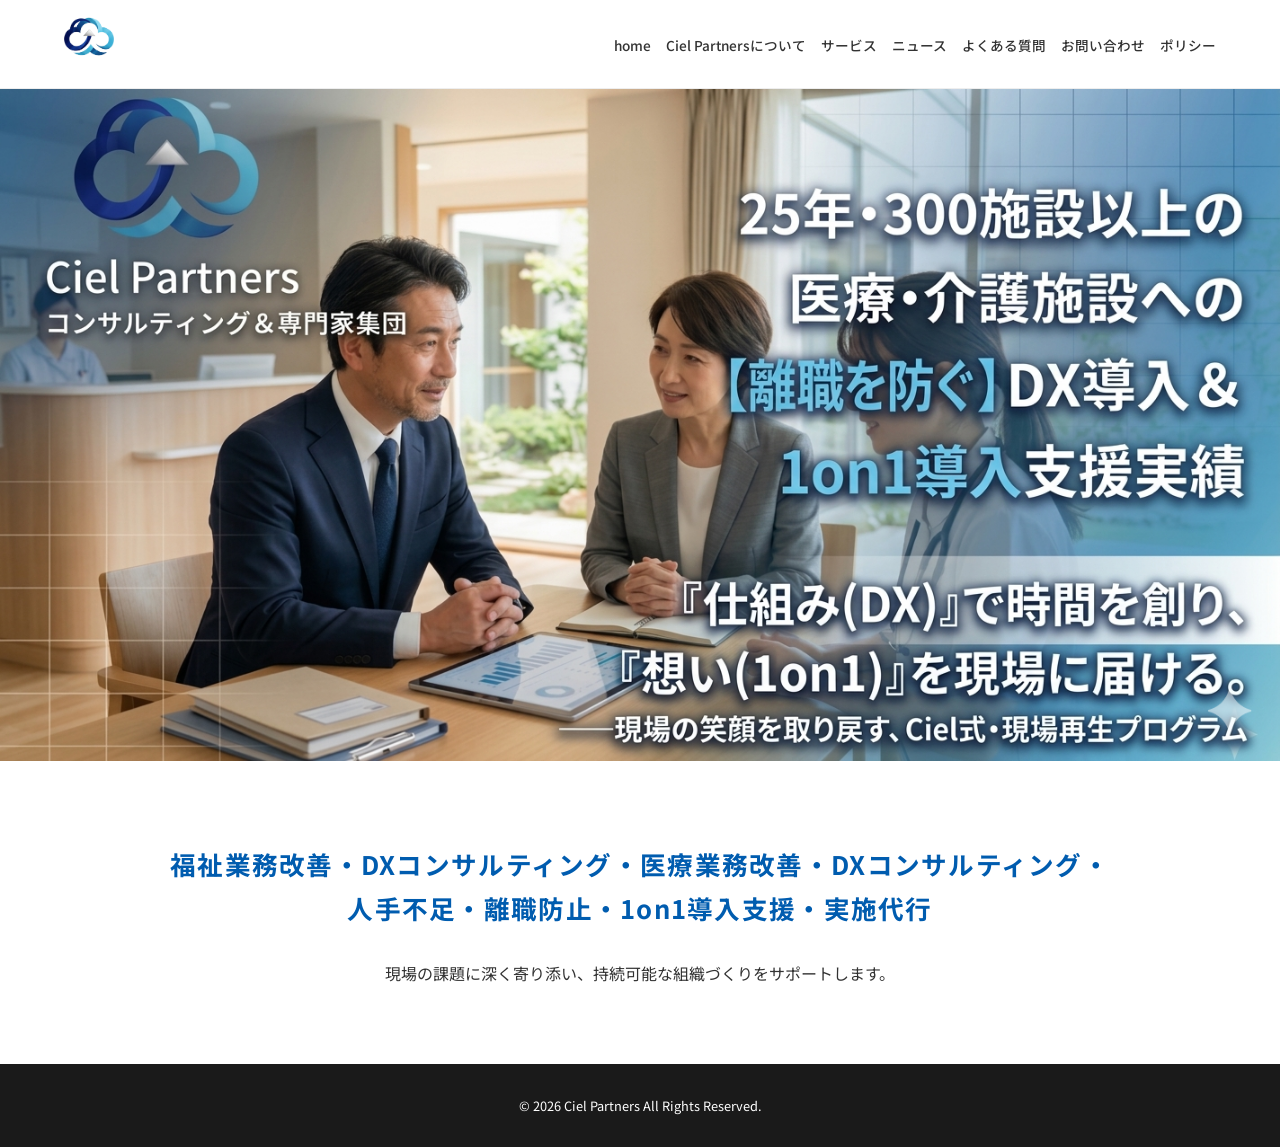
==== index.html @ 2001b5bf "Update index.html" ====
<!DOCTYPE html>
<html lang="ja">
<head>
    <meta charset="UTF-8">
    <meta name="viewport" content="width=device-width, initial-scale=1.0">
    <title>Ciel Partners | 福祉業務改善・DXコンサルティング・医療業務改善・DXコンサルティング・人手不足・離職防止・1on1導入支援・実施代行</title>
    <link href="https://fonts.googleapis.com/css2?family=Noto+Sans+JP:wght@400;700&display=swap" rel="stylesheet">
    <style>
        :root { --main-blue: #005CAF; }
        body { font-family: 'Noto Sans JP', sans-serif; margin: 0; line-height: 1.8; color: #333; }
        header { display: flex; justify-content: space-between; align-items: center; padding: 15px 5%; background: #fff; border-bottom: 1px solid #eee; position: sticky; top: 0; z-index: 1000; }
        .logo img { height: 50px; }
        nav ul { list-style: none; display: flex; gap: 15px; margin: 0; padding: 0; }
        nav a { text-decoration: none; color: #333; font-weight: 500; font-size: 0.85rem; }
        .hero img { width: 100%; height: auto; display: block; }
        .container { max-width: 1100px; margin: 0 auto; padding: 60px 5%; text-align: center; }
        .main-title { color: var(--main-blue); font-size: 1.6rem; font-weight: bold; line-height: 1.7; margin-bottom: 30px; letter-spacing: 0.05em; }
        footer { background: #1a1a1a; color: #fff; text-align: center; padding: 30px; font-size: 0.8rem; }
    </style>
</head>
<body>
<header>
    <div class="logo"><img src="Ciel-pロゴ透明.png" alt="Ciel Partners"></div>
    <nav>
        <ul>
            <li><a href="index.html">home</a></li>
            <li><a href="about.html">Ciel Partnersについて</a></li>
            <li><a href="service.html">サービス</a></li>
            <li><a href="news.html">ニュース</a></li>
            <li><a href="faq.html">よくある質問</a></li>
            <li><a href="contact.html">お問い合わせ</a></li>
            <li><a href="policy.html">ポリシー</a></li>
        </ul>
    </nav>
</header>
<main>
    <section class="hero"><img src="top.png" alt="Ciel Partners"></section>
    <div class="container">
        <h2 class="main-title">
            福祉業務改善・DXコンサルティング・医療業務改善・DXコンサルティング・<br>
            人手不足・離職防止・1on1導入支援・実施代行
        </h2>
        <p>現場の課題に深く寄り添い、持続可能な組織づくりをサポートします。</p>
    </div>
</main>
<footer>&copy; 2026 Ciel Partners All Rights Reserved.</footer>
</body>
</html>
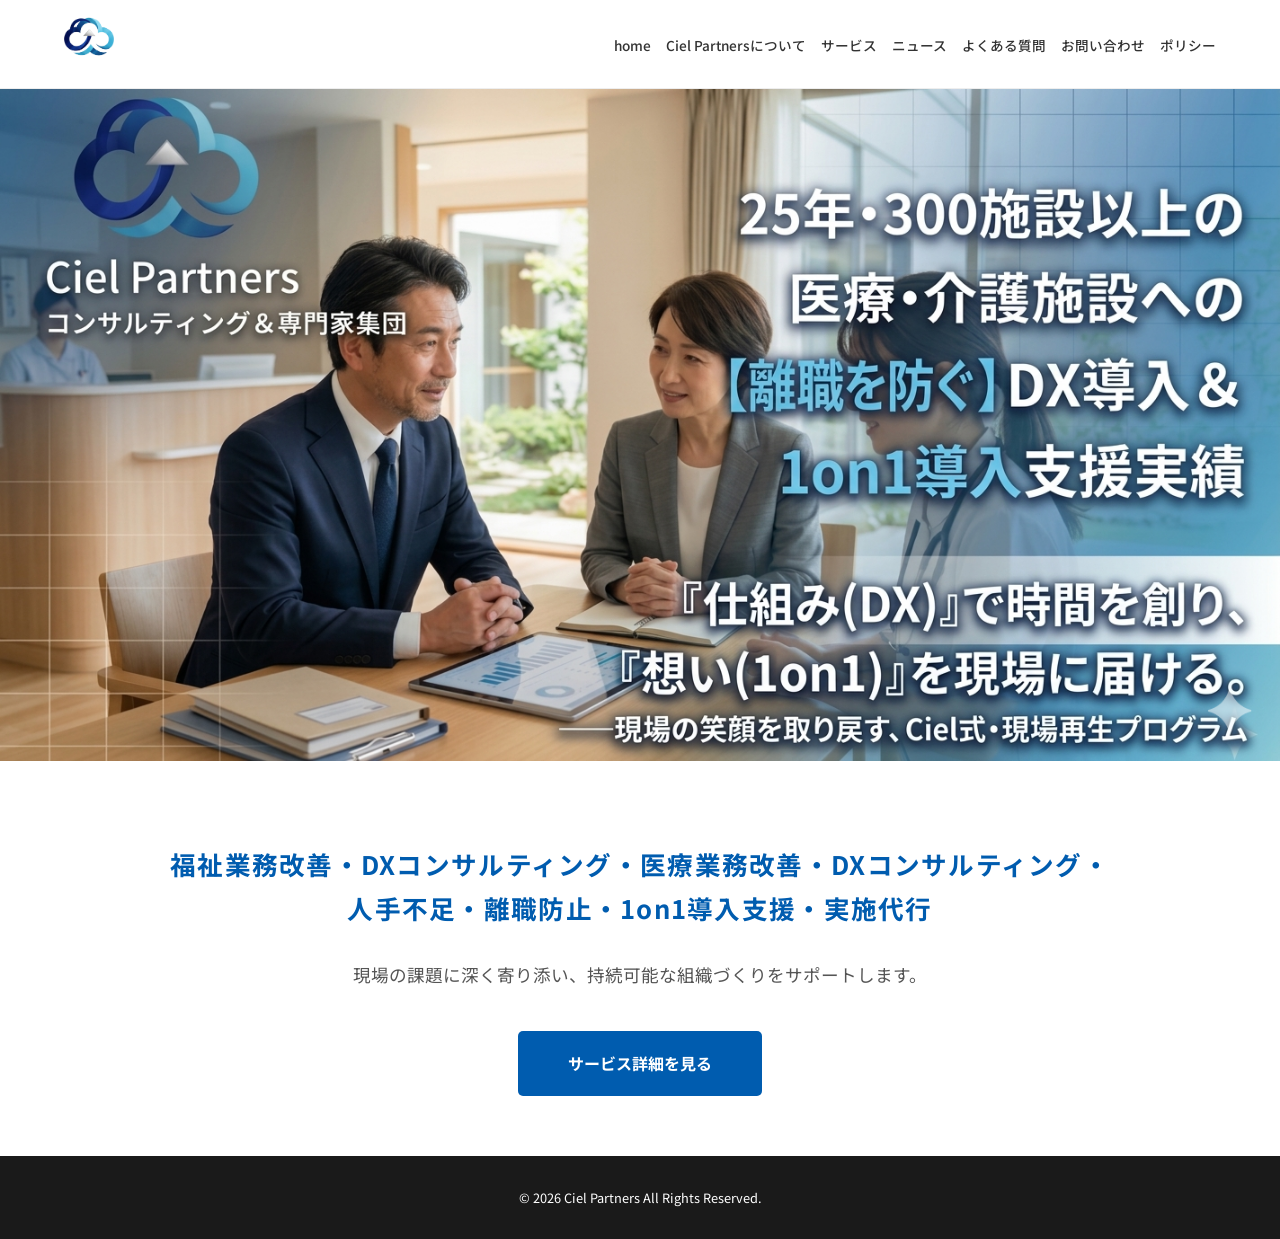
==== commit 8833e3d7: "Update index.html" ====
--- a/index.html
+++ b/index.html
@@ -6,15 +6,19 @@
     <title>Ciel Partners | 福祉業務改善・DXコンサルティング・医療業務改善・DXコンサルティング・人手不足・離職防止・1on1導入支援・実施代行</title>
     <link href="https://fonts.googleapis.com/css2?family=Noto+Sans+JP:wght@400;700&display=swap" rel="stylesheet">
     <style>
-        :root { --main-blue: #005CAF; }
-        body { font-family: 'Noto Sans JP', sans-serif; margin: 0; line-height: 1.8; color: #333; }
+        :root { --main-blue: #005CAF; --text-color: #333; }
+        body { font-family: 'Noto Sans JP', sans-serif; margin: 0; line-height: 1.8; color: var(--text-color); }
         header { display: flex; justify-content: space-between; align-items: center; padding: 15px 5%; background: #fff; border-bottom: 1px solid #eee; position: sticky; top: 0; z-index: 1000; }
         .logo img { height: 50px; }
         nav ul { list-style: none; display: flex; gap: 15px; margin: 0; padding: 0; }
-        nav a { text-decoration: none; color: #333; font-weight: 500; font-size: 0.85rem; }
+        nav a { text-decoration: none; color: var(--text-color); font-weight: 500; font-size: 0.85rem; transition: 0.3s; }
+        nav a:hover { color: var(--main-blue); }
         .hero img { width: 100%; height: auto; display: block; }
         .container { max-width: 1100px; margin: 0 auto; padding: 60px 5%; text-align: center; }
         .main-title { color: var(--main-blue); font-size: 1.6rem; font-weight: bold; line-height: 1.7; margin-bottom: 30px; letter-spacing: 0.05em; }
+        .lead-text { font-size: 1.1rem; margin-bottom: 40px; color: #555; }
+        .btn { display: inline-block; padding: 18px 50px; background: var(--main-blue); color: #fff !important; text-decoration: none; border-radius: 5px; font-weight: bold; transition: 0.3s; }
+        .btn:hover { opacity: 0.8; }
         footer { background: #1a1a1a; color: #fff; text-align: center; padding: 30px; font-size: 0.8rem; }
     </style>
 </head>
@@ -40,7 +44,8 @@
             福祉業務改善・DXコンサルティング・医療業務改善・DXコンサルティング・<br>
             人手不足・離職防止・1on1導入支援・実施代行
         </h2>
-        <p>現場の課題に深く寄り添い、持続可能な組織づくりをサポートします。</p>
+        <p class="lead-text">現場の課題に深く寄り添い、持続可能な組織づくりをサポートします。</p>
+        <a href="service.html" class="btn">サービス詳細を見る</a>
     </div>
 </main>
 <footer>&copy; 2026 Ciel Partners All Rights Reserved.</footer>
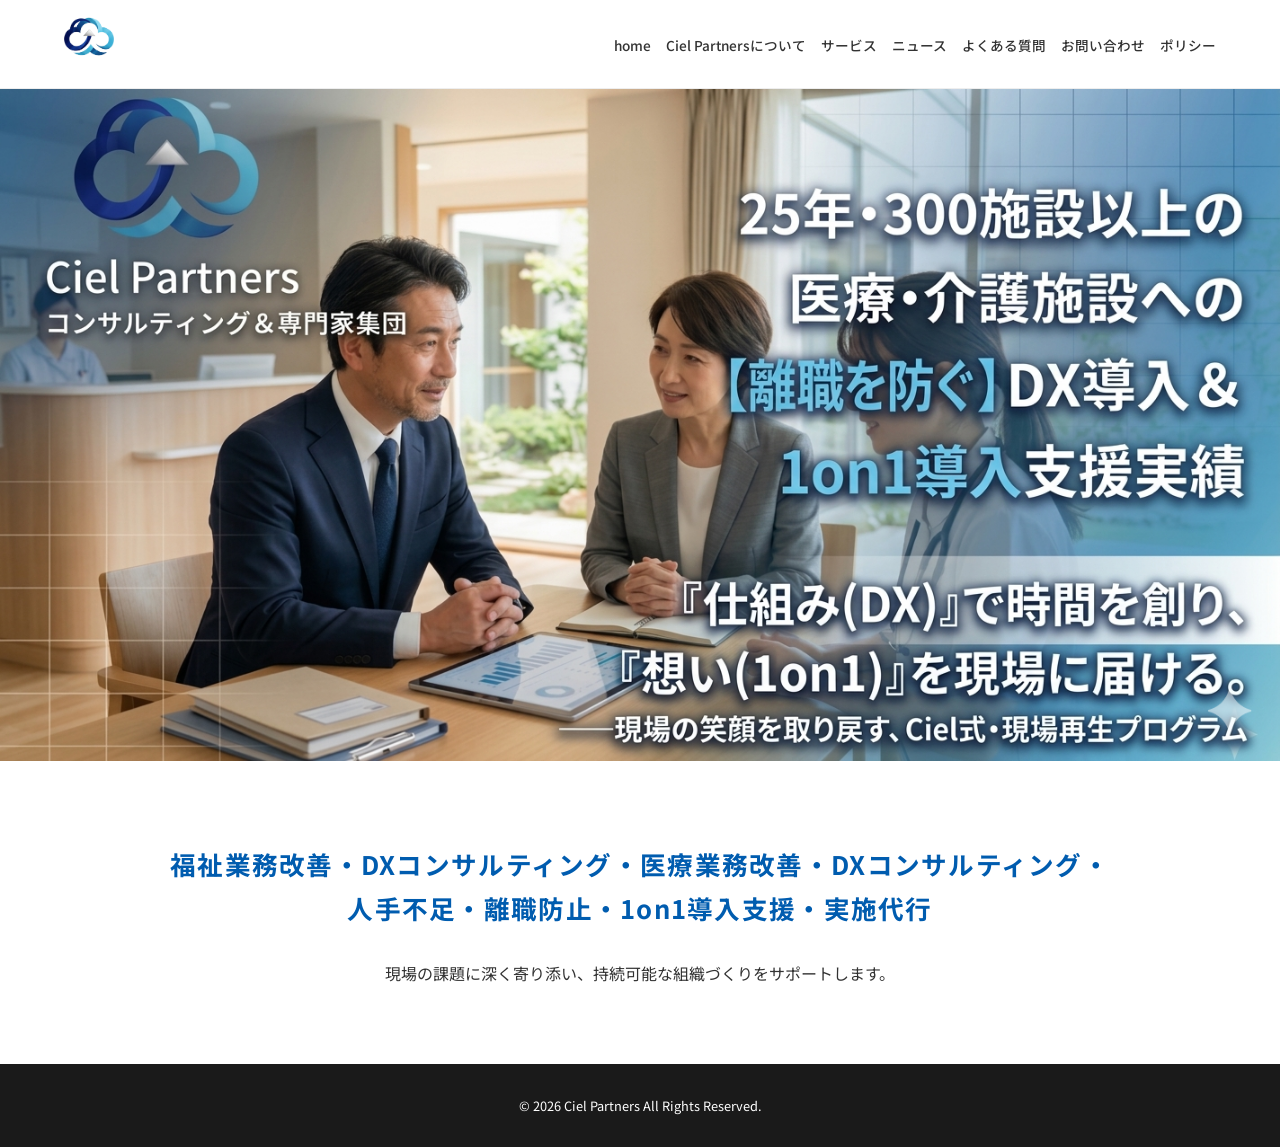
==== commit 139f1024: "Update index.html" ====
--- a/index.html
+++ b/index.html
@@ -6,19 +6,16 @@
     <title>Ciel Partners | 福祉業務改善・DXコンサルティング・医療業務改善・DXコンサルティング・人手不足・離職防止・1on1導入支援・実施代行</title>
     <link href="https://fonts.googleapis.com/css2?family=Noto+Sans+JP:wght@400;700&display=swap" rel="stylesheet">
     <style>
-        :root { --main-blue: #005CAF; --text-color: #333; }
-        body { font-family: 'Noto Sans JP', sans-serif; margin: 0; line-height: 1.8; color: var(--text-color); }
+        :root { --main-blue: #005CAF; }
+        body { font-family: 'Noto Sans JP', sans-serif; margin: 0; line-height: 1.8; color: #333; }
         header { display: flex; justify-content: space-between; align-items: center; padding: 15px 5%; background: #fff; border-bottom: 1px solid #eee; position: sticky; top: 0; z-index: 1000; }
         .logo img { height: 50px; }
         nav ul { list-style: none; display: flex; gap: 15px; margin: 0; padding: 0; }
-        nav a { text-decoration: none; color: var(--text-color); font-weight: 500; font-size: 0.85rem; transition: 0.3s; }
+        nav a { text-decoration: none; color: #333; font-weight: 500; font-size: 0.85rem; }
         nav a:hover { color: var(--main-blue); }
         .hero img { width: 100%; height: auto; display: block; }
         .container { max-width: 1100px; margin: 0 auto; padding: 60px 5%; text-align: center; }
         .main-title { color: var(--main-blue); font-size: 1.6rem; font-weight: bold; line-height: 1.7; margin-bottom: 30px; letter-spacing: 0.05em; }
-        .lead-text { font-size: 1.1rem; margin-bottom: 40px; color: #555; }
-        .btn { display: inline-block; padding: 18px 50px; background: var(--main-blue); color: #fff !important; text-decoration: none; border-radius: 5px; font-weight: bold; transition: 0.3s; }
-        .btn:hover { opacity: 0.8; }
         footer { background: #1a1a1a; color: #fff; text-align: center; padding: 30px; font-size: 0.8rem; }
     </style>
 </head>
@@ -44,8 +41,7 @@
             福祉業務改善・DXコンサルティング・医療業務改善・DXコンサルティング・<br>
             人手不足・離職防止・1on1導入支援・実施代行
         </h2>
-        <p class="lead-text">現場の課題に深く寄り添い、持続可能な組織づくりをサポートします。</p>
-        <a href="service.html" class="btn">サービス詳細を見る</a>
+        <p>現場の課題に深く寄り添い、持続可能な組織づくりをサポートします。</p>
     </div>
 </main>
 <footer>&copy; 2026 Ciel Partners All Rights Reserved.</footer>
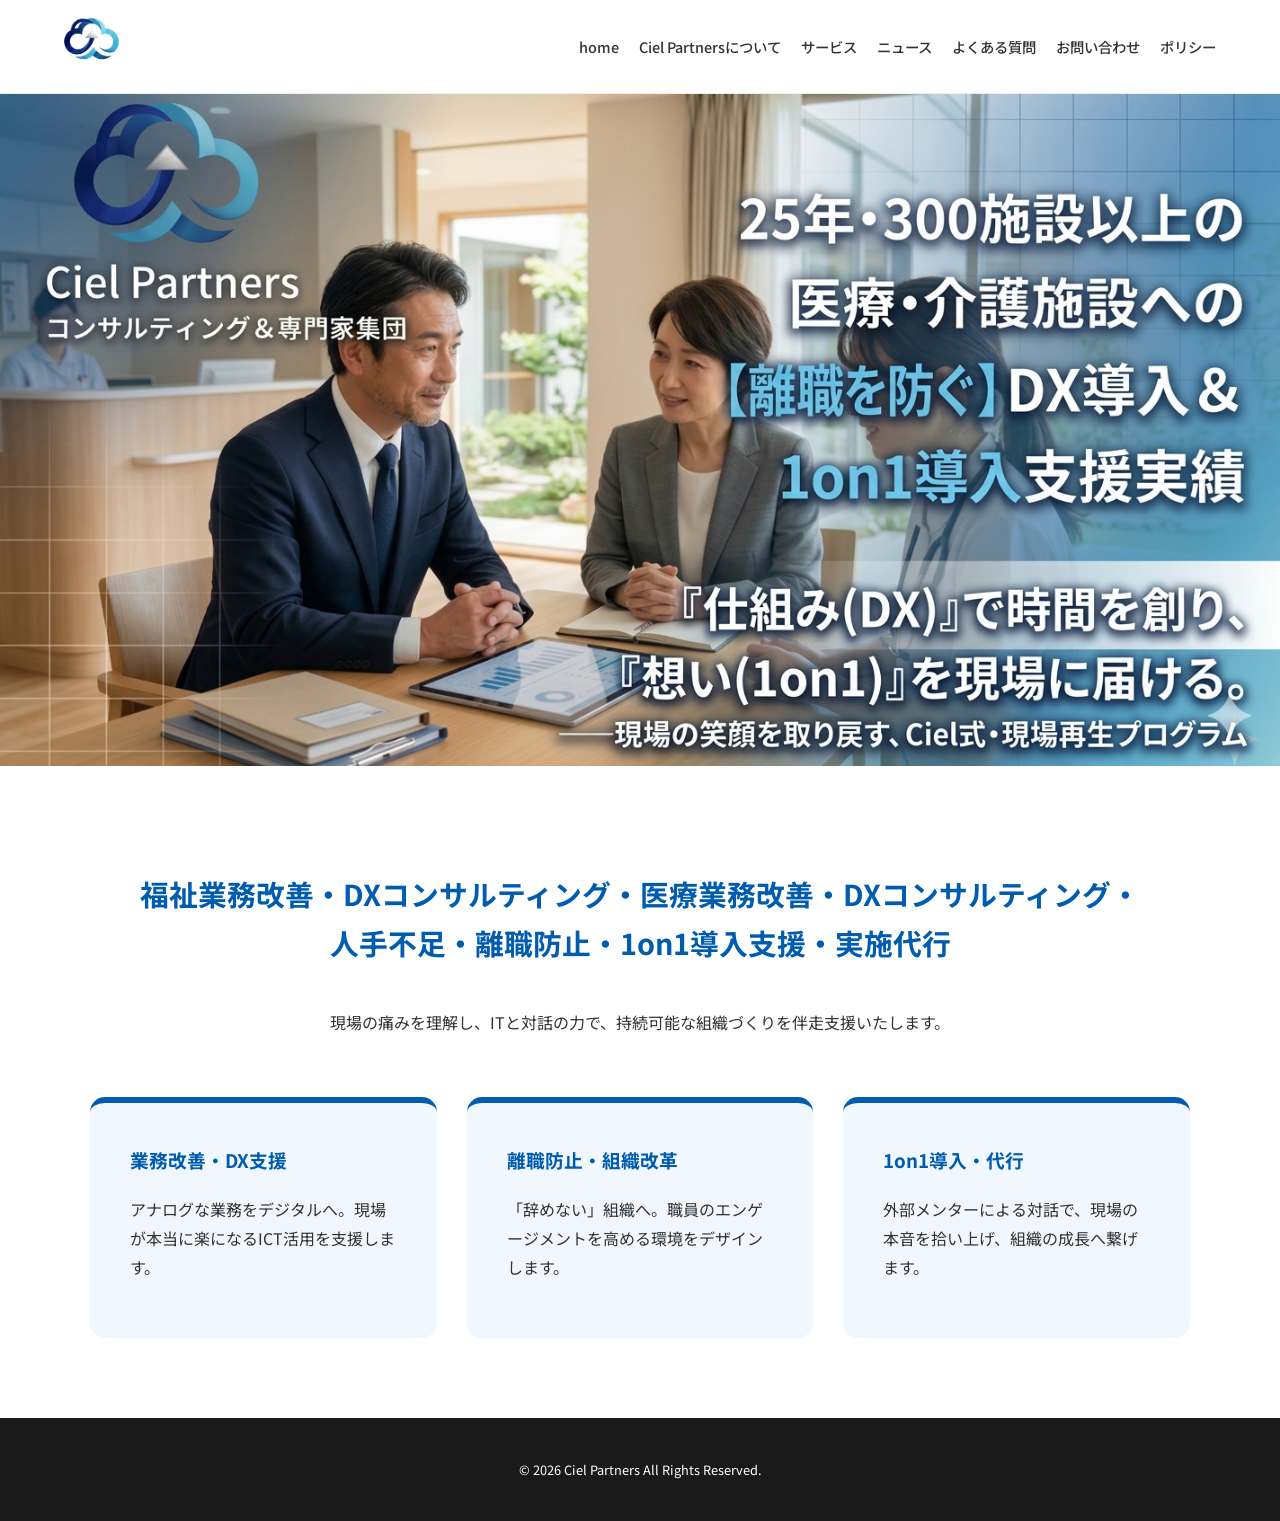
==== commit da7eee29: "Update index.html" ====
--- a/index.html
+++ b/index.html
@@ -6,17 +6,20 @@
     <title>Ciel Partners | 福祉業務改善・DXコンサルティング・医療業務改善・DXコンサルティング・人手不足・離職防止・1on1導入支援・実施代行</title>
     <link href="https://fonts.googleapis.com/css2?family=Noto+Sans+JP:wght@400;700&display=swap" rel="stylesheet">
     <style>
-        :root { --main-blue: #005CAF; }
+        :root { --main-blue: #005CAF; --light-blue: #f0f7ff; }
         body { font-family: 'Noto Sans JP', sans-serif; margin: 0; line-height: 1.8; color: #333; }
         header { display: flex; justify-content: space-between; align-items: center; padding: 15px 5%; background: #fff; border-bottom: 1px solid #eee; position: sticky; top: 0; z-index: 1000; }
-        .logo img { height: 50px; }
-        nav ul { list-style: none; display: flex; gap: 15px; margin: 0; padding: 0; }
-        nav a { text-decoration: none; color: #333; font-weight: 500; font-size: 0.85rem; }
-        nav a:hover { color: var(--main-blue); }
-        .hero img { width: 100%; height: auto; display: block; }
-        .container { max-width: 1100px; margin: 0 auto; padding: 60px 5%; text-align: center; }
-        .main-title { color: var(--main-blue); font-size: 1.6rem; font-weight: bold; line-height: 1.7; margin-bottom: 30px; letter-spacing: 0.05em; }
-        footer { background: #1a1a1a; color: #fff; text-align: center; padding: 30px; font-size: 0.8rem; }
+        .logo img { height: 55px; }
+        nav ul { list-style: none; display: flex; gap: 20px; margin: 0; }
+        nav a { text-decoration: none; color: #333; font-weight: 500; font-size: 0.9rem; }
+        .hero { width: 100%; line-height: 0; }
+        .hero img { width: 100%; height: auto; }
+        .container { max-width: 1100px; margin: 0 auto; padding: 80px 5%; text-align: center; }
+        .main-title { color: var(--main-blue); font-size: 1.8rem; font-weight: bold; line-height: 1.7; margin-bottom: 40px; }
+        .service-grid { display: grid; grid-template-columns: repeat(auto-fit, minmax(300px, 1fr)); gap: 30px; margin-top: 60px; }
+        .service-card { background: var(--light-blue); padding: 40px; border-radius: 15px; border-top: 6px solid var(--main-blue); text-align: left; }
+        .service-card h3 { color: var(--main-blue); margin-top: 0; }
+        footer { background: #1a1a1a; color: #fff; text-align: center; padding: 40px; font-size: 0.8rem; }
     </style>
 </head>
 <body>
@@ -41,7 +44,21 @@
             福祉業務改善・DXコンサルティング・医療業務改善・DXコンサルティング・<br>
             人手不足・離職防止・1on1導入支援・実施代行
         </h2>
-        <p>現場の課題に深く寄り添い、持続可能な組織づくりをサポートします。</p>
+        <p>現場の痛みを理解し、ITと対話の力で、持続可能な組織づくりを伴走支援いたします。</p>
+        <div class="service-grid">
+            <div class="service-card">
+                <h3>業務改善・DX支援</h3>
+                <p>アナログな業務をデジタルへ。現場が本当に楽になるICT活用を支援します。</p>
+            </div>
+            <div class="service-card">
+                <h3>離職防止・組織改革</h3>
+                <p>「辞めない」組織へ。職員のエンゲージメントを高める環境をデザインします。</p>
+            </div>
+            <div class="service-card">
+                <h3>1on1導入・代行</h3>
+                <p>外部メンターによる対話で、現場の本音を拾い上げ、組織の成長へ繋げます。</p>
+            </div>
+        </div>
     </div>
 </main>
 <footer>&copy; 2026 Ciel Partners All Rights Reserved.</footer>
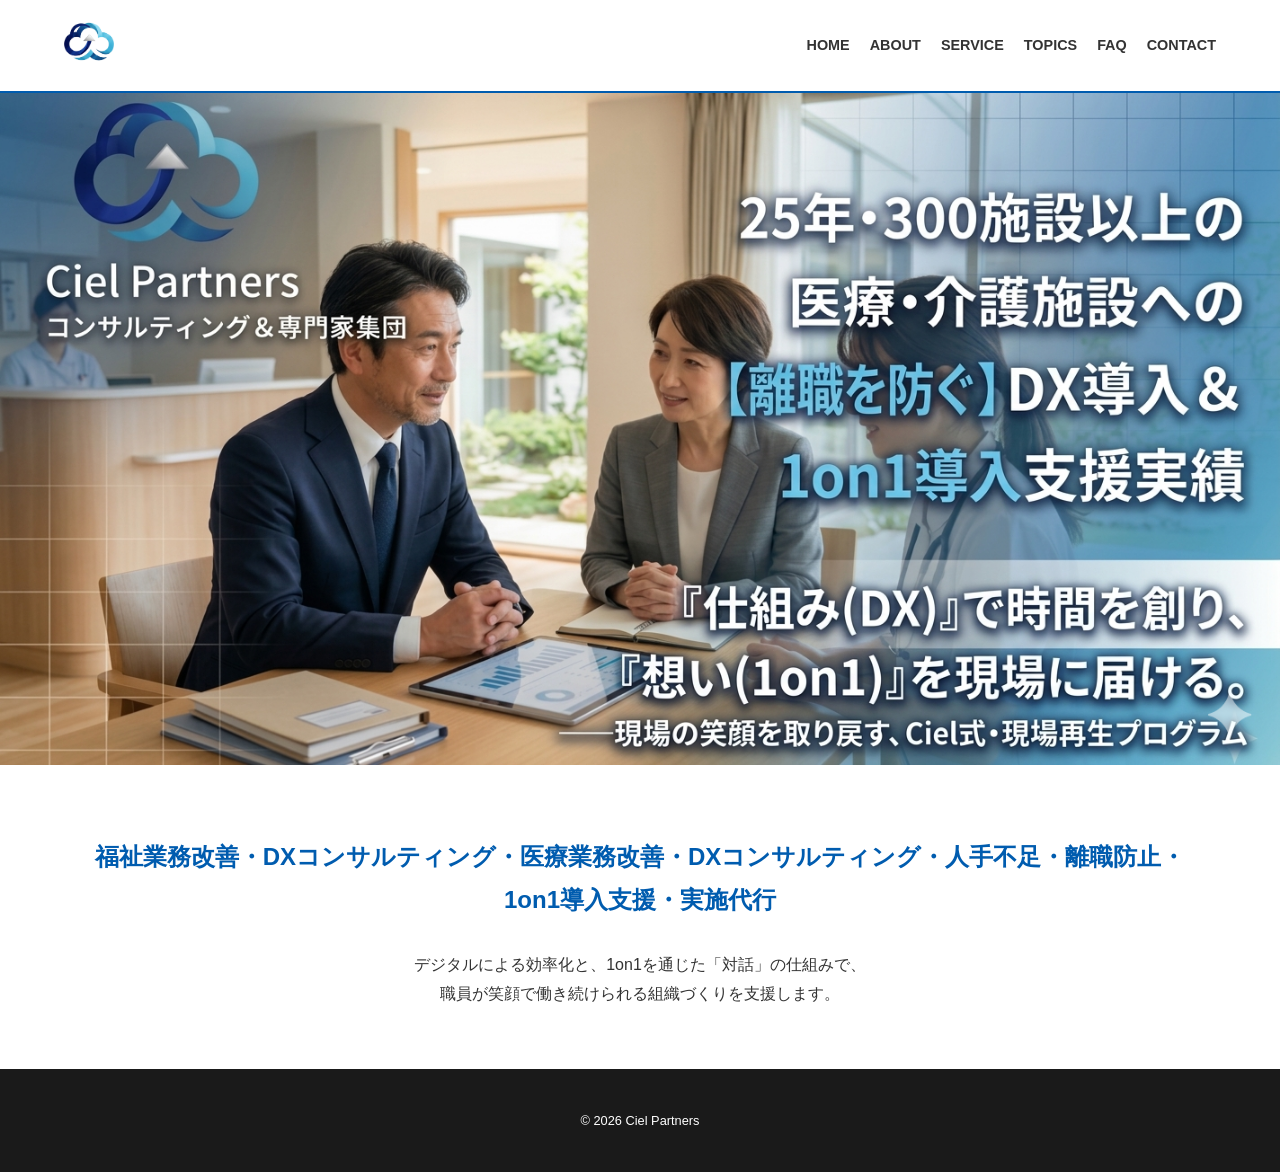
==== commit bd0095ba: "Update index.html" ====
--- a/index.html
+++ b/index.html
@@ -2,65 +2,30 @@
 <html lang="ja">
 <head>
     <meta charset="UTF-8">
-    <meta name="viewport" content="width=device-width, initial-scale=1.0">
     <title>Ciel Partners | 福祉業務改善・DXコンサルティング・医療業務改善・DXコンサルティング・人手不足・離職防止・1on1導入支援・実施代行</title>
-    <link href="https://fonts.googleapis.com/css2?family=Noto+Sans+JP:wght@400;700&display=swap" rel="stylesheet">
     <style>
-        :root { --main-blue: #005CAF; --light-blue: #f0f7ff; }
-        body { font-family: 'Noto Sans JP', sans-serif; margin: 0; line-height: 1.8; color: #333; }
-        header { display: flex; justify-content: space-between; align-items: center; padding: 15px 5%; background: #fff; border-bottom: 1px solid #eee; position: sticky; top: 0; z-index: 1000; }
-        .logo img { height: 55px; }
-        nav ul { list-style: none; display: flex; gap: 20px; margin: 0; }
-        nav a { text-decoration: none; color: #333; font-weight: 500; font-size: 0.9rem; }
-        .hero { width: 100%; line-height: 0; }
+        body { font-family: sans-serif; margin: 0; line-height: 1.8; color: #333; }
+        header { display: flex; justify-content: space-between; align-items: center; padding: 15px 5%; border-bottom: 2px solid #005CAF; background: #fff; position: sticky; top: 0; z-index: 100; }
+        nav ul { list-style: none; display: flex; gap: 20px; }
+        nav a { text-decoration: none; color: #333; font-weight: bold; font-size: 0.9rem; }
         .hero img { width: 100%; height: auto; }
-        .container { max-width: 1100px; margin: 0 auto; padding: 80px 5%; text-align: center; }
-        .main-title { color: var(--main-blue); font-size: 1.8rem; font-weight: bold; line-height: 1.7; margin-bottom: 40px; }
-        .service-grid { display: grid; grid-template-columns: repeat(auto-fit, minmax(300px, 1fr)); gap: 30px; margin-top: 60px; }
-        .service-card { background: var(--light-blue); padding: 40px; border-radius: 15px; border-top: 6px solid var(--main-blue); text-align: left; }
-        .service-card h3 { color: var(--main-blue); margin-top: 0; }
+        .container { max-width: 1100px; margin: 60px auto; text-align: center; padding: 0 5%; }
+        h1 { color: #005CAF; font-size: 1.5rem; margin-bottom: 30px; }
         footer { background: #1a1a1a; color: #fff; text-align: center; padding: 40px; font-size: 0.8rem; }
     </style>
 </head>
 <body>
 <header>
-    <div class="logo"><img src="Ciel-pロゴ透明.png" alt="Ciel Partners"></div>
-    <nav>
-        <ul>
-            <li><a href="index.html">home</a></li>
-            <li><a href="about.html">Ciel Partnersについて</a></li>
-            <li><a href="service.html">サービス</a></li>
-            <li><a href="news.html">ニュース</a></li>
-            <li><a href="faq.html">よくある質問</a></li>
-            <li><a href="contact.html">お問い合わせ</a></li>
-            <li><a href="policy.html">ポリシー</a></li>
-        </ul>
-    </nav>
+    <img src="Ciel-pロゴ透明.png" height="50">
+    <nav><ul><li><a href="index.html">HOME</a></li><li><a href="about.html">ABOUT</a></li><li><a href="service.html">SERVICE</a></li><li><a href="news.html">TOPICS</a></li><li><a href="faq.html">FAQ</a></li><li><a href="contact.html">CONTACT</a></li></ul></nav>
 </header>
 <main>
-    <section class="hero"><img src="top.png" alt="Ciel Partners"></section>
+    <div class="hero"><img src="top.png" alt="Ciel Partners"></div>
     <div class="container">
-        <h2 class="main-title">
-            福祉業務改善・DXコンサルティング・医療業務改善・DXコンサルティング・<br>
-            人手不足・離職防止・1on1導入支援・実施代行
-        </h2>
-        <p>現場の痛みを理解し、ITと対話の力で、持続可能な組織づくりを伴走支援いたします。</p>
-        <div class="service-grid">
-            <div class="service-card">
-                <h3>業務改善・DX支援</h3>
-                <p>アナログな業務をデジタルへ。現場が本当に楽になるICT活用を支援します。</p>
-            </div>
-            <div class="service-card">
-                <h3>離職防止・組織改革</h3>
-                <p>「辞めない」組織へ。職員のエンゲージメントを高める環境をデザインします。</p>
-            </div>
-            <div class="service-card">
-                <h3>1on1導入・代行</h3>
-                <p>外部メンターによる対話で、現場の本音を拾い上げ、組織の成長へ繋げます。</p>
-            </div>
-        </div>
+        <h1>福祉業務改善・DXコンサルティング・医療業務改善・DXコンサルティング・人手不足・離職防止・1on1導入支援・実施代行</h1>
+        <p>デジタルによる効率化と、1on1を通じた「対話」の仕組みで、<br>職員が笑顔で働き続けられる組織づくりを支援します。</p>
     </div>
 </main>
-<footer>&copy; 2026 Ciel Partners All Rights Reserved.</footer>
+<footer>&copy; 2026 Ciel Partners</footer>
 </body>
 </html>
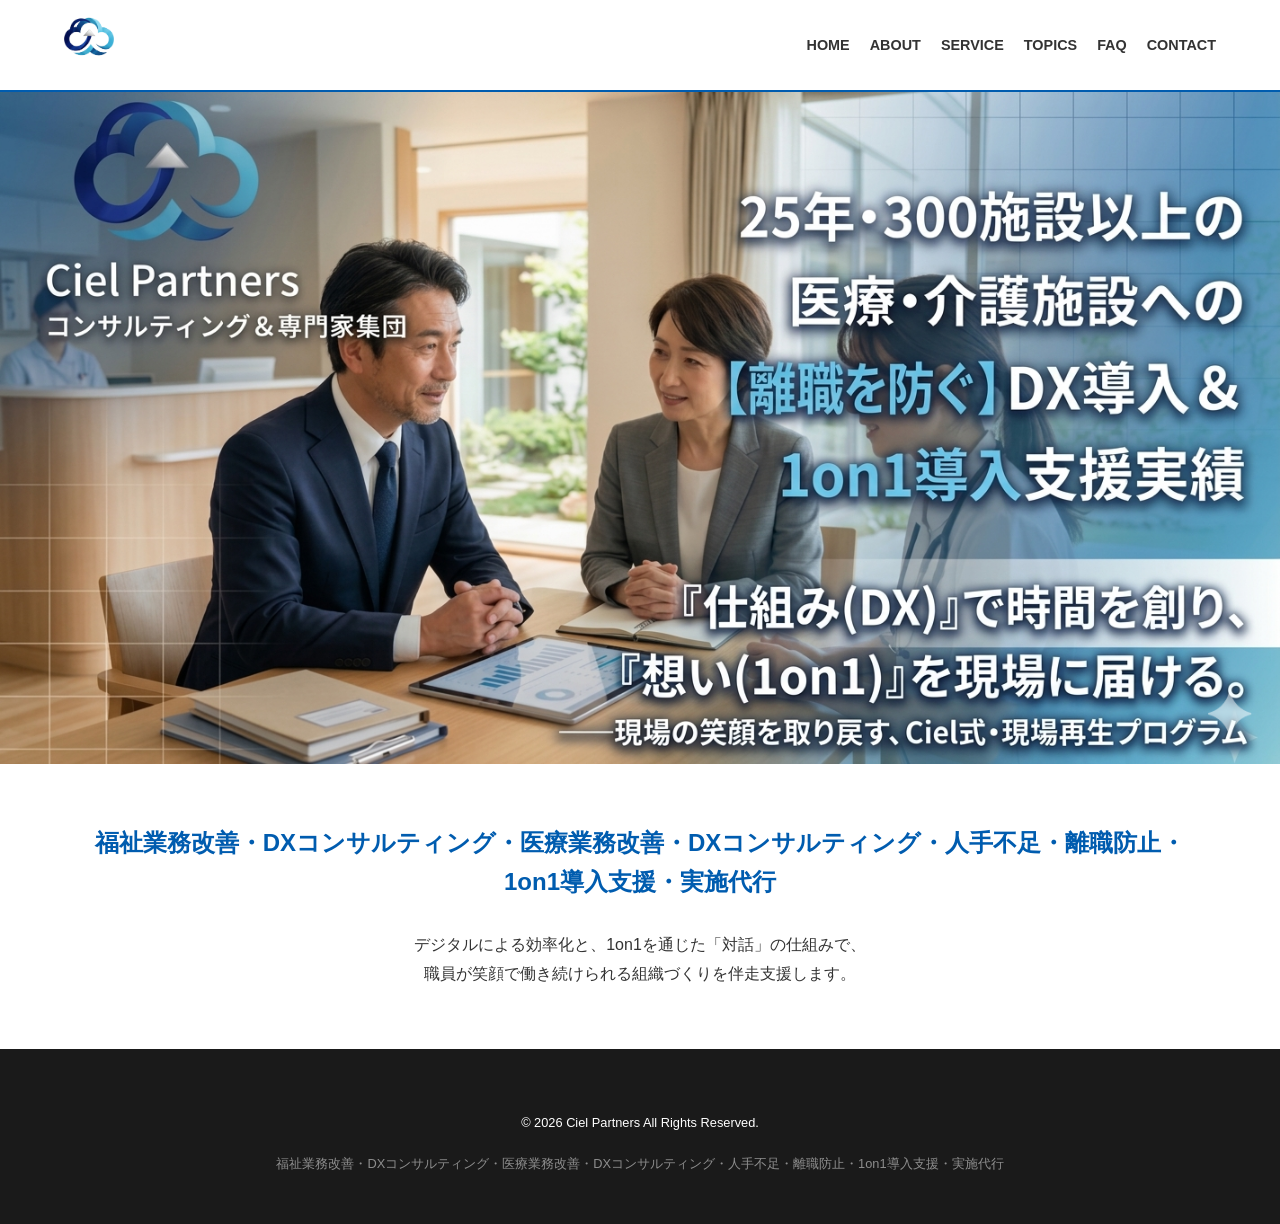
==== commit bdf8cb9d: "Update index.html" ====
--- a/index.html
+++ b/index.html
@@ -2,30 +2,46 @@
 <html lang="ja">
 <head>
     <meta charset="UTF-8">
+    <meta name="viewport" content="width=device-width, initial-scale=1.0">
     <title>Ciel Partners | 福祉業務改善・DXコンサルティング・医療業務改善・DXコンサルティング・人手不足・離職防止・1on1導入支援・実施代行</title>
     <style>
+        :root { --main: #005CAF; }
         body { font-family: sans-serif; margin: 0; line-height: 1.8; color: #333; }
-        header { display: flex; justify-content: space-between; align-items: center; padding: 15px 5%; border-bottom: 2px solid #005CAF; background: #fff; position: sticky; top: 0; z-index: 100; }
-        nav ul { list-style: none; display: flex; gap: 20px; }
+        header { display: flex; justify-content: space-between; align-items: center; padding: 15px 5%; border-bottom: 2px solid var(--main); background: #fff; position: sticky; top: 0; z-index: 1000; }
+        nav ul { list-style: none; display: flex; gap: 20px; margin: 0; padding: 0; }
         nav a { text-decoration: none; color: #333; font-weight: bold; font-size: 0.9rem; }
-        .hero img { width: 100%; height: auto; }
+        nav a:hover { color: var(--main); }
+        .hero img { width: 100%; height: auto; display: block; }
         .container { max-width: 1100px; margin: 60px auto; text-align: center; padding: 0 5%; }
-        h1 { color: #005CAF; font-size: 1.5rem; margin-bottom: 30px; }
-        footer { background: #1a1a1a; color: #fff; text-align: center; padding: 40px; font-size: 0.8rem; }
+        h1 { color: var(--main); font-size: clamp(1.1rem, 2.5vw, 1.5rem); margin-bottom: 30px; line-height: 1.6; }
+        footer { background: #1a1a1a; color: #fff; text-align: center; padding: 50px 5%; font-size: 0.8rem; }
+        .footer-kw { opacity: 0.5; margin-top: 20px; line-height: 1.5; }
     </style>
 </head>
 <body>
 <header>
-    <img src="Ciel-pロゴ透明.png" height="50">
-    <nav><ul><li><a href="index.html">HOME</a></li><li><a href="about.html">ABOUT</a></li><li><a href="service.html">SERVICE</a></li><li><a href="news.html">TOPICS</a></li><li><a href="faq.html">FAQ</a></li><li><a href="contact.html">CONTACT</a></li></ul></nav>
+    <div class="logo"><img src="Ciel-pロゴ透明.png" height="50" alt="Ciel Partners"></div>
+    <nav>
+        <ul>
+            <li><a href="index.html">HOME</a></li>
+            <li><a href="about.html">ABOUT</a></li>
+            <li><a href="service.html">SERVICE</a></li>
+            <li><a href="news.html">TOPICS</a></li>
+            <li><a href="faq.html">FAQ</a></li>
+            <li><a href="contact.html">CONTACT</a></li>
+        </ul>
+    </nav>
 </header>
 <main>
-    <div class="hero"><img src="top.png" alt="Ciel Partners"></div>
+    <div class="hero"><img src="top.png" alt="Main Visual"></div>
     <div class="container">
         <h1>福祉業務改善・DXコンサルティング・医療業務改善・DXコンサルティング・人手不足・離職防止・1on1導入支援・実施代行</h1>
-        <p>デジタルによる効率化と、1on1を通じた「対話」の仕組みで、<br>職員が笑顔で働き続けられる組織づくりを支援します。</p>
+        <p>デジタルによる効率化と、1on1を通じた「対話」の仕組みで、<br>職員が笑顔で働き続けられる組織づくりを伴走支援します。</p>
     </div>
 </main>
-<footer>&copy; 2026 Ciel Partners</footer>
+<footer>
+    <p>&copy; 2026 Ciel Partners All Rights Reserved.</p>
+    <div class="footer-kw">福祉業務改善・DXコンサルティング・医療業務改善・DXコンサルティング・人手不足・離職防止・1on1導入支援・実施代行</div>
+</footer>
 </body>
 </html>
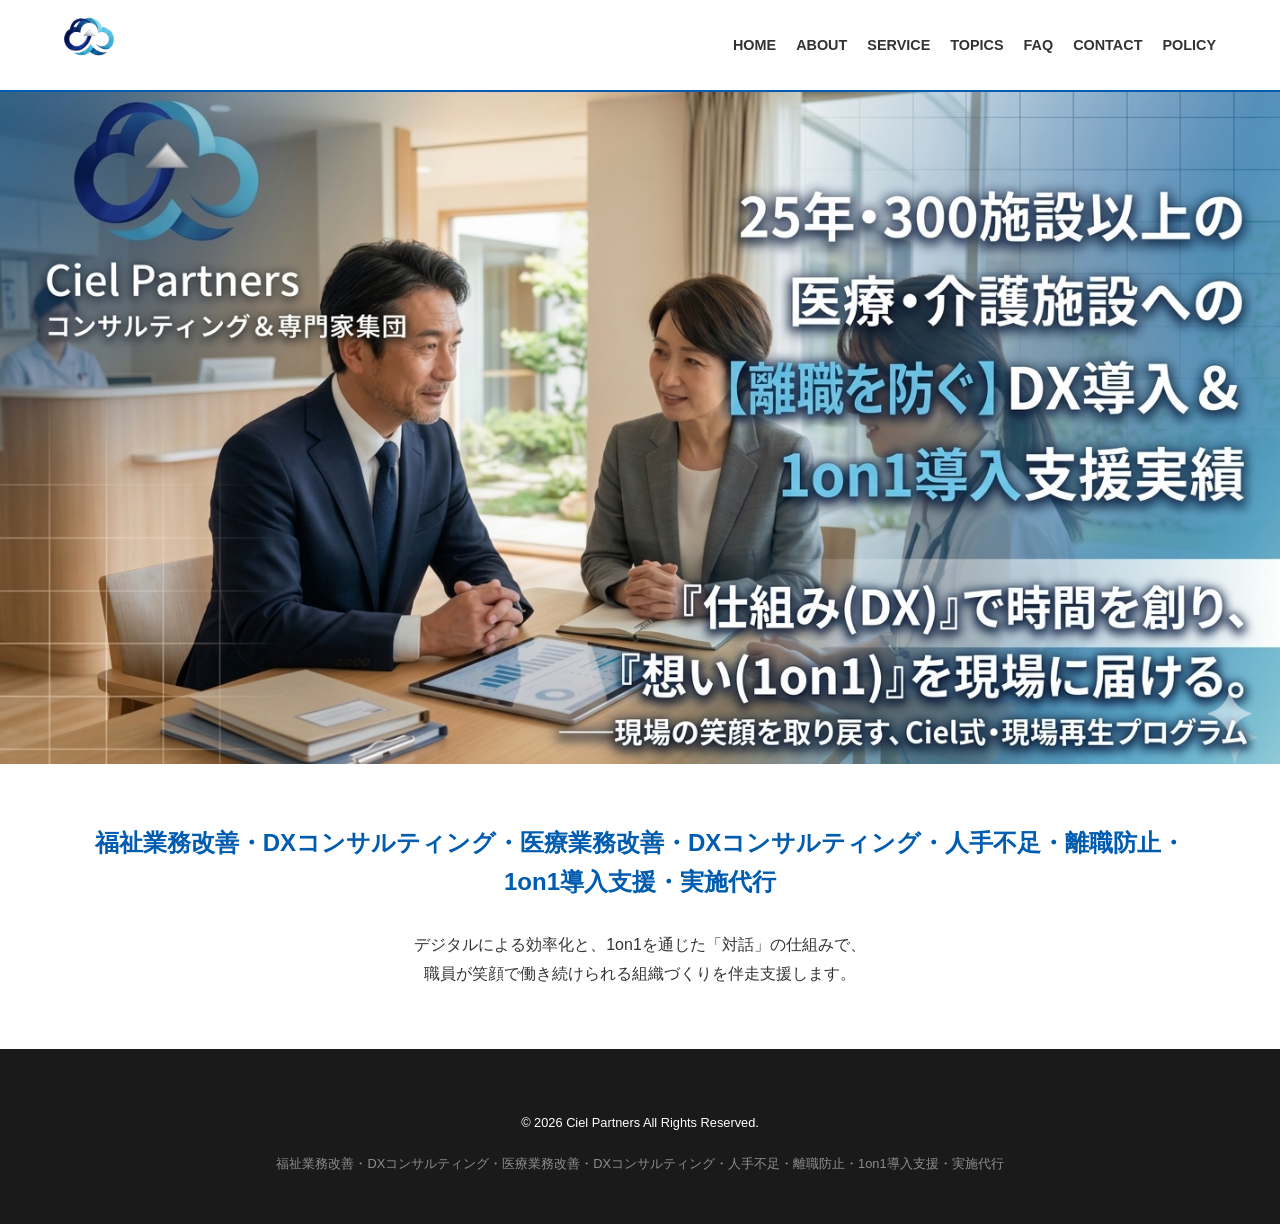
==== commit 9bc6bea7: "Update index.html" ====
--- a/index.html
+++ b/index.html
@@ -29,6 +29,7 @@
             <li><a href="news.html">TOPICS</a></li>
             <li><a href="faq.html">FAQ</a></li>
             <li><a href="contact.html">CONTACT</a></li>
+            <li><a href="policy.html">POLICY</a></li>
         </ul>
     </nav>
 </header>
